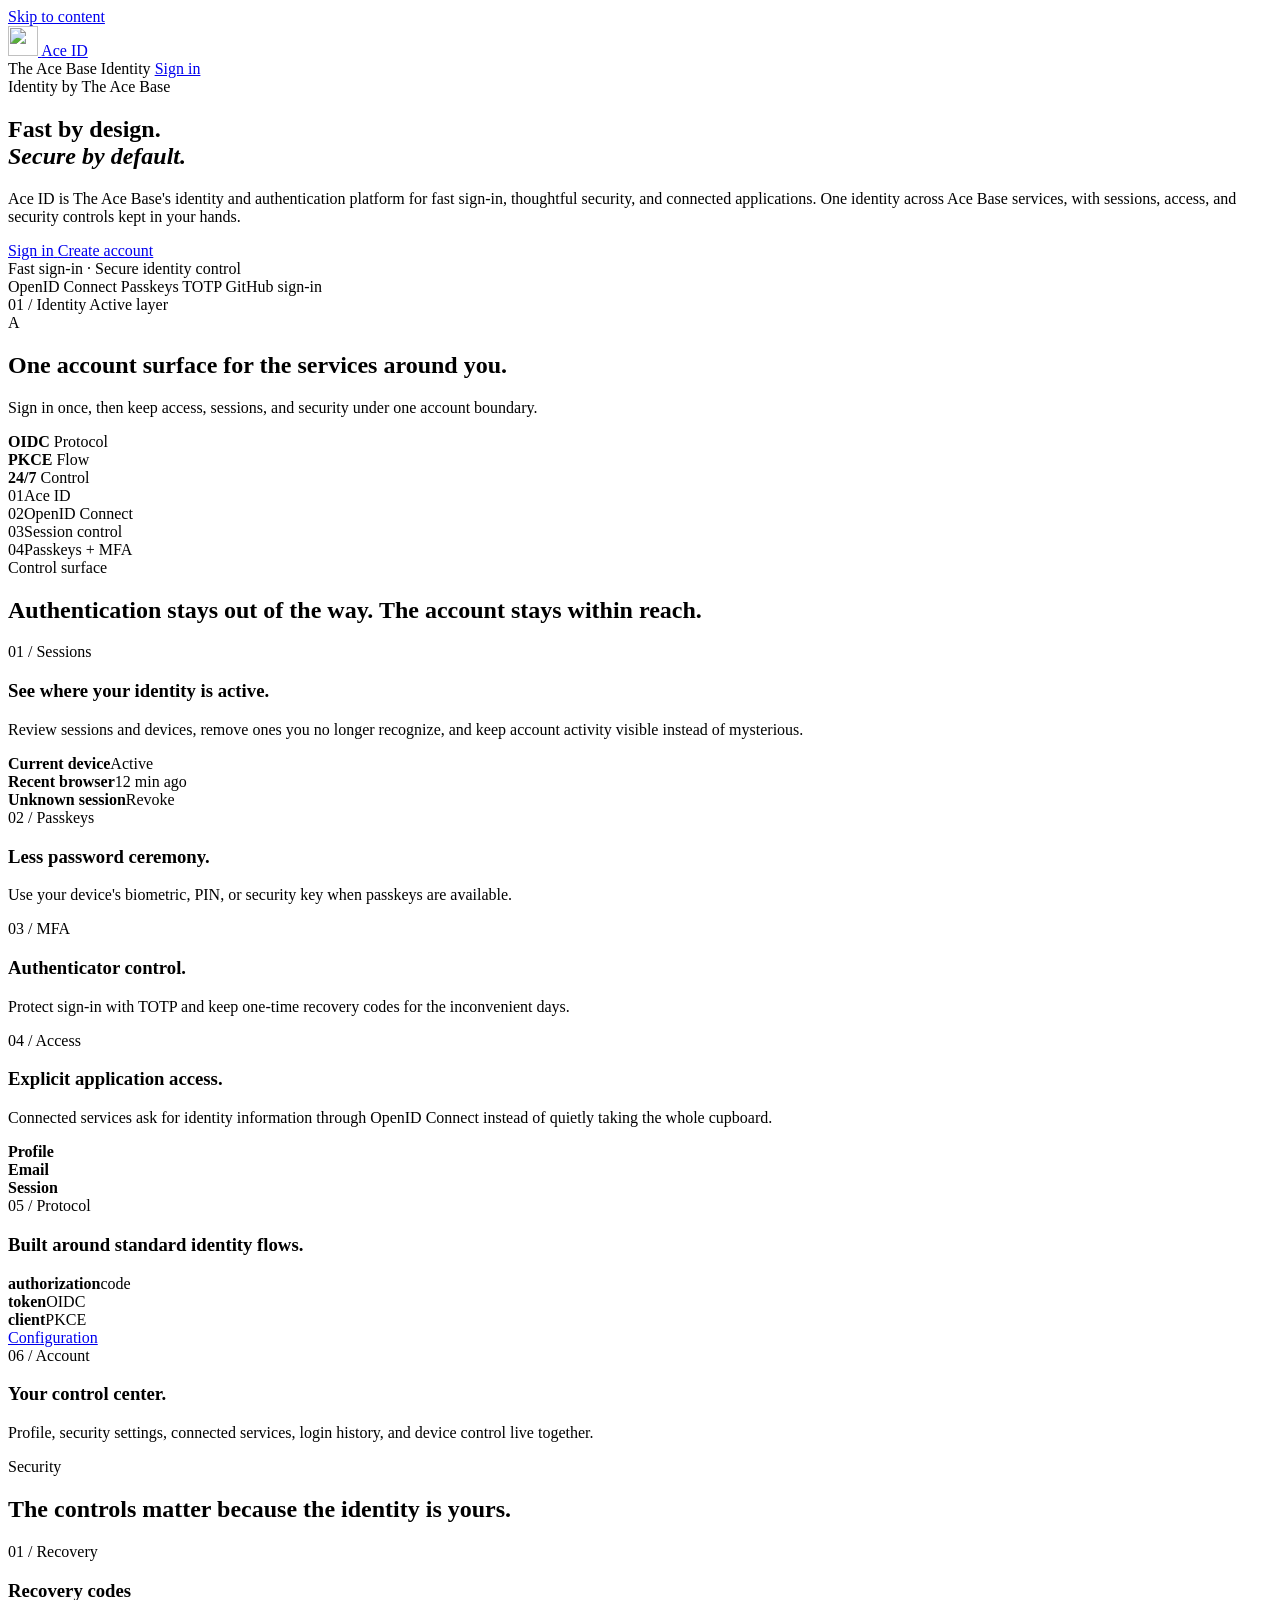
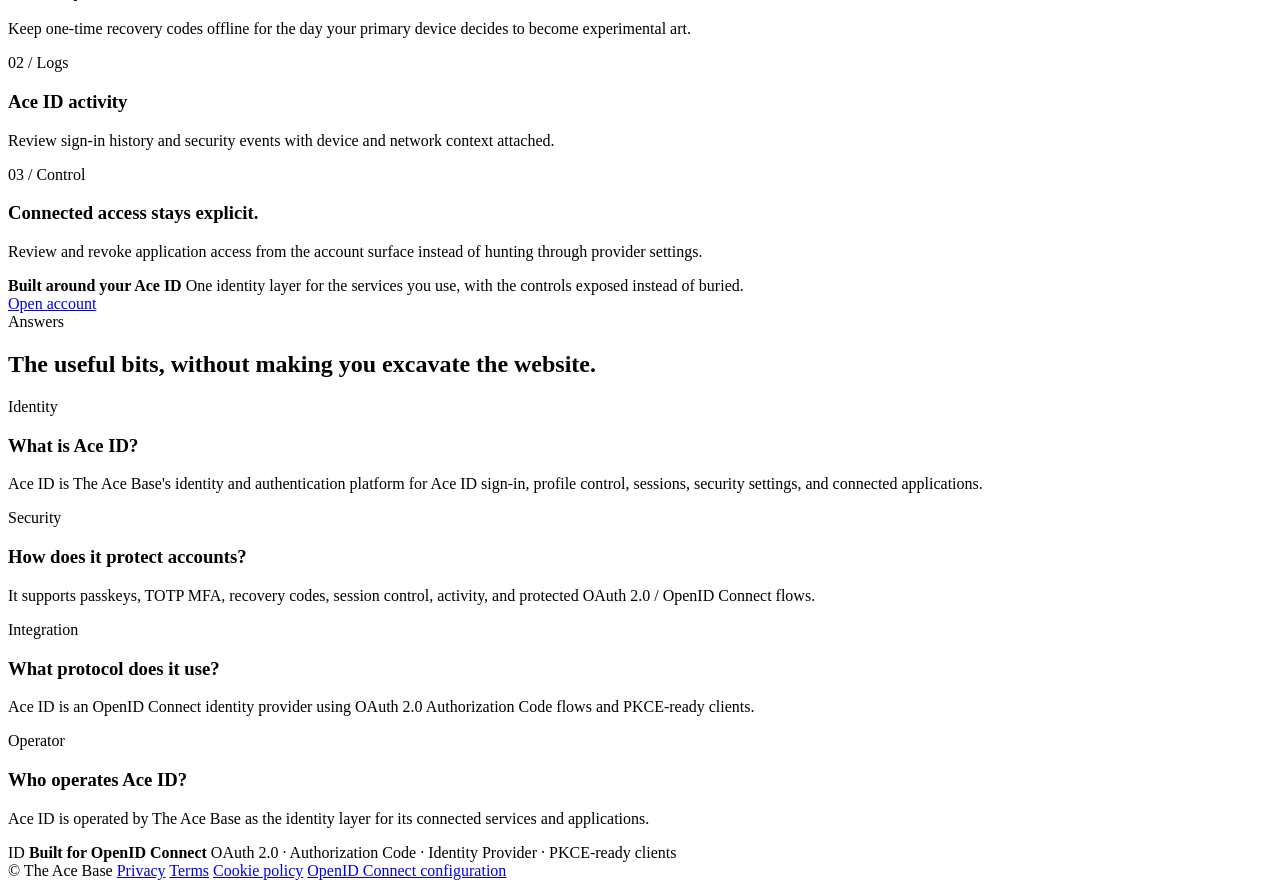
==== public/index.html @ 14b3e0a8 "move frontend and Android app files (25-32 of 50)" ====
<!doctype html>
<html lang="en">
<head>
  <meta charset="utf-8">
  <meta name="viewport" content="width=device-width, initial-scale=1">
  <meta name="theme-color" content="#f5f5f2">
  <meta name="description" content="Ace ID by The Ace Base brings fast sign-in, thoughtful identity control, passkeys, MFA, and standards-based identity together in one secure experience.">
  <meta name="robots" content="index, follow, max-image-preview:large">
  <link rel="canonical" href="https://identity.ace-base.cc/">
  <link rel="icon" type="image/png" sizes="192x192" href="/icon.png">
  <link rel="apple-touch-icon" href="/icon.png">
  <meta property="og:type" content="website">
  <meta property="og:site_name" content="Ace ID">
  <meta property="og:title" content="Ace ID · Fast, Secure Identity | Ace ID">
  <meta property="og:description" content="Fast sign-in, thoughtful identity control, passkeys, MFA, sessions, and OpenID Connect by The Ace Base.">
  <meta property="og:url" content="https://identity.ace-base.cc/">
  <meta name="twitter:card" content="summary">
  <meta name="twitter:title" content="Ace ID · Fast, Secure Identity | Ace ID">
  <meta name="twitter:description" content="Fast sign-in, secure identity control, passkeys, MFA, sessions, and OpenID Connect by The Ace Base.">
  <title>Ace ID · Secure Identity, Sign-in & Account Control | The Ace Base</title>
  <script type="application/ld+json">
  {
    "@context": "https://schema.org",
    "@type": "WebApplication",
    "name": "Ace ID",
    "alternateName": "Ace Base Identity",
    "url": "https://identity.ace-base.cc/",
    "description": "Ace ID by The Ace Base brings fast sign-in, secure identity control, passkeys, MFA, and standards-based identity together in one experience.",
    "applicationCategory": "SecurityApplication",
    "operatingSystem": "Web",
    "creator": {
      "@type": "Organization",
      "name": "The Ace Base"
    },
    "featureList": [
      "OpenID Connect",
      "OAuth 2.0 Authorization Code flow",
      "PKCE",
      "Passkeys",
      "TOTP multi-factor authentication",
      "Recovery codes",
      "Session and device control",
      "Activity"
    ]
  }
  </script>
  <link rel="stylesheet" href="/css/tokens.css">
  <link rel="stylesheet" href="/css/system.css">
  <link rel="stylesheet" href="/css/landing.css">
  <script type="application/ld+json">
  {
    "@context": "https://schema.org",
    "@type": "FAQPage",
    "mainEntity": [
      {
        "@type": "Question",
        "name": "What is Ace ID?",
        "acceptedAnswer": {
          "@type": "Answer",
          "text": "Ace ID is The Ace Base's identity and authentication platform for Ace ID sign-in, profile control, sessions, security settings, and connected applications."
        }
      },
      {
        "@type": "Question",
        "name": "How does Ace ID secure accounts?",
        "acceptedAnswer": {
          "@type": "Answer",
          "text": "Ace ID supports passkeys, TOTP multi-factor authentication, recovery codes, session control, activity, and protected OAuth 2.0 and OpenID Connect flows."
        }
      },
      {
        "@type": "Question",
        "name": "What protocol does Ace ID use?",
        "acceptedAnswer": {
          "@type": "Answer",
          "text": "Ace ID is an OpenID Connect identity provider using OAuth 2.0 Authorization Code flows and PKCE-ready clients."
        }
      },
      {
        "@type": "Question",
        "name": "Who operates Ace ID?",
        "acceptedAnswer": {
          "@type": "Answer",
          "text": "Ace ID is operated by The Ace Base as the identity layer for its connected services and applications."
        }
      }
    ]
  }
  </script>
</head>
<body class="ace-page">
  <a class="skip-link" href="#main-content">Skip to content</a>
  <div class="site">
    <header class="topbar">
      <a class="brand" href="/" aria-label="Ace ID home">
        <img src="/icon.png" alt="" width="30" height="30">
        <span>Ace ID</span>
      </a>
      <div class="topbar-right">
        <span class="protocol">The Ace Base Identity</span>
        <a class="nav-link" href="/login">Sign in</a>
      </div>
    </header>

    <main id="main-content">
      <section class="hero" aria-labelledby="hero-title">
        <div class="hero-copy">
          <div>
            <div class="eyebrow reveal">Identity by The Ace Base</div>
            <h1 id="hero-title" class="reveal delay-1">
              Fast by design.<br>
              <em>Secure by default.</em>
            </h1>
            <p class="hero-description reveal delay-2">
              Ace ID is The Ace Base's identity and authentication platform for fast sign-in,
              thoughtful security, and connected applications. One identity across Ace Base
              services, with sessions, access, and security controls kept in your hands.
            </p>
          </div>

          <div class="hero-foot reveal delay-3">
            <div class="actions">
              <a class="button primary" href="/login">
                <iconify-icon icon="hugeicons:login-01" width="18" height="18" aria-hidden="true"></iconify-icon>
                <span>Sign in</span>
              </a>
              <a class="button secondary" href="/register">Create account</a>
            </div>
            <div class="hero-note">
              <span class="status-dot" aria-hidden="true"></span>
              Fast sign-in · Secure identity control
            </div>
            <div class="capability-list" aria-label="Ace ID capabilities">
              <span class="capability">OpenID Connect</span>
              <span class="capability">Passkeys</span>
              <span class="capability">TOTP</span>
              <span class="capability">GitHub sign-in</span>
            </div>
          </div>
        </div>

        <aside class="hero-aside reveal delay-3" aria-label="Ace ID architecture">
          <article class="identity-card">
            <div class="card-kicker">
              <span>01 / Identity</span>
              <span>Active layer</span>
            </div>
            <div class="identity-mark" aria-hidden="true">A</div>
            <div>
              <h2>One account surface for the services around you.</h2>
              <p>Sign in once, then keep access, sessions, and security under one account boundary.</p>
            </div>
            <div class="identity-rail" aria-label="Identity capabilities">
              <div class="identity-stat">
                <strong>OIDC</strong>
                <span>Protocol</span>
              </div>
              <div class="identity-stat">
                <strong>PKCE</strong>
                <span>Flow</span>
              </div>
              <div class="identity-stat">
                <strong>24/7</strong>
                <span>Control</span>
              </div>
            </div>
          </article>

          <div class="hero-index">
            <div class="index-row"><span>01</span><span>Ace ID</span></div>
            <div class="index-row"><span>02</span><span>OpenID Connect</span></div>
            <div class="index-row"><span>03</span><span>Session control</span></div>
            <div class="index-row"><span>04</span><span>Passkeys + MFA</span></div>
          </div>
        </aside>
      </section>

      <section class="section" aria-labelledby="control-heading">
        <div class="section-heading">
          <div class="section-label">Control surface</div>
          <h2 id="control-heading">Authentication stays out of the way. The account stays within reach.</h2>
        </div>

        <div class="bento-grid">
          <article class="bento-card span-7 tall">
            <div class="card-number">01 / Sessions</div>
            <h3>See where your identity is active.</h3>
            <p>Review sessions and devices, remove ones you no longer recognize, and keep account activity visible instead of mysterious.</p>
            <div class="control-stack" aria-hidden="true">
              <div class="control-row"><strong>Current device</strong><span>Active</span></div>
              <div class="control-row"><strong>Recent browser</strong><span>12 min ago</span></div>
              <div class="control-row"><strong>Unknown session</strong><span>Revoke</span></div>
            </div>
          </article>

          <article class="bento-card span-5 medium dark">
            <div class="card-number">02 / Passkeys</div>
            <h3>Less password ceremony.</h3>
            <p>Use your device's biometric, PIN, or security key when passkeys are available.</p>
          </article>

          <article class="bento-card span-5 medium">
            <div class="card-number">03 / MFA</div>
            <h3>Authenticator control.</h3>
            <p>Protect sign-in with TOTP and keep one-time recovery codes for the inconvenient days.</p>
          </article>

          <article class="bento-card span-7 medium">
            <div class="card-number">04 / Access</div>
            <h3>Explicit application access.</h3>
            <p>Connected services ask for identity information through OpenID Connect instead of quietly taking the whole cupboard.</p>
            <div class="access-cluster" aria-hidden="true">
              <div class="access-node">
                <iconify-icon icon="hugeicons:globe-02" width="20" height="20"></iconify-icon>
                <strong>Profile</strong>
              </div>
              <div class="access-node">
                <iconify-icon icon="hugeicons:mail-01" width="20" height="20"></iconify-icon>
                <strong>Email</strong>
              </div>
              <div class="access-node">
                <iconify-icon icon="hugeicons:shield-01" width="20" height="20"></iconify-icon>
                <strong>Session</strong>
              </div>
            </div>
          </article>

          <article class="bento-card span-8 medium dark">
            <div class="bento-foot">
              <div>
                <div class="card-number">05 / Protocol</div>
                <h3>Built around standard identity flows.</h3>
                <div class="protocol-stack" aria-hidden="true">
                  <div class="protocol-row"><strong>authorization</strong><span>code</span></div>
                  <div class="protocol-row"><strong>token</strong><span>OIDC</span></div>
                  <div class="protocol-row"><strong>client</strong><span>PKCE</span></div>
                </div>
              </div>
              <a class="button primary" href="/.well-known/openid-configuration">Configuration</a>
            </div>
          </article>

          <article class="bento-card span-4 medium">
            <div class="card-number">06 / Account</div>
            <h3>Your control center.</h3>
            <p>Profile, security settings, connected services, login history, and device control live together.</p>
          </article>
        </div>
      </section>

      <section class="section security-section" aria-labelledby="security-heading">
        <div class="section-heading">
          <div class="section-label">Security</div>
          <h2 id="security-heading">The controls matter because the identity is yours.</h2>
        </div>

        <div class="bento-grid">
          <article class="bento-card span-4 medium">
            <div class="card-number">01 / Recovery</div>
            <h3>Recovery codes</h3>
            <p>Keep one-time recovery codes offline for the day your primary device decides to become experimental art.</p>
          </article>

          <article class="bento-card span-4 medium">
            <div class="card-number">02 / Logs</div>
            <h3>Ace ID activity</h3>
            <p>Review sign-in history and security events with device and network context attached.</p>
          </article>

          <article class="bento-card span-4 medium dark">
            <div class="card-number">03 / Control</div>
            <h3>Connected access stays explicit.</h3>
            <p>Review and revoke application access from the account surface instead of hunting through provider settings.</p>
          </article>
        </div>

        <div class="security-cta">
          <div>
            <strong>Built around your Ace ID</strong>
            <span>One identity layer for the services you use, with the controls exposed instead of buried.</span>
          </div>
          <a class="button primary" href="/account">Open account</a>
        </div>
      </section>

      <section class="section" aria-labelledby="answers-heading">
        <div class="section-heading">
          <div class="section-label">Answers</div>
          <h2 id="answers-heading">The useful bits, without making you excavate the website.</h2>
        </div>

        <div class="answers">
          <div class="answer-row">
            <span>Identity</span>
            <h3>What is Ace ID?</h3>
            <p>Ace ID is The Ace Base's identity and authentication platform for Ace ID sign-in, profile control, sessions, security settings, and connected applications.</p>
          </div>
          <div class="answer-row">
            <span>Security</span>
            <h3>How does it protect accounts?</h3>
            <p>It supports passkeys, TOTP MFA, recovery codes, session control, activity, and protected OAuth 2.0 / OpenID Connect flows.</p>
          </div>
          <div class="answer-row">
            <span>Integration</span>
            <h3>What protocol does it use?</h3>
            <p>Ace ID is an OpenID Connect identity provider using OAuth 2.0 Authorization Code flows and PKCE-ready clients.</p>
          </div>
          <div class="answer-row">
            <span>Operator</span>
            <h3>Who operates Ace ID?</h3>
            <p>Ace ID is operated by The Ace Base as the identity layer for its connected services and applications.</p>
          </div>
        </div>

        <div class="protocol-band" aria-label="Protocol information">
          <span class="protocol-mark" aria-hidden="true">ID</span>
          <strong>Built for OpenID Connect</strong>
          <span>OAuth 2.0 · Authorization Code · Identity Provider · PKCE-ready clients</span>
        </div>
      </section>
    </main>

    <footer>
      <div class="footer-inner">
        <span>© The Ace Base</span>
        <span class="footer-links">
          <a href="/privacy">Privacy</a>
          <a href="/terms">Terms</a>
          <a href="/cookie-policy">Cookie policy</a>
          <a href="/.well-known/openid-configuration">OpenID Connect configuration</a>
        </span>
      </div>
    </footer>
  </div>

  <script src="https://code.iconify.design/iconify-icon/2.1.0/iconify-icon.min.js" defer></script>
  <script src="/js/cookie-banner.js" defer></script>
</body>
</html>
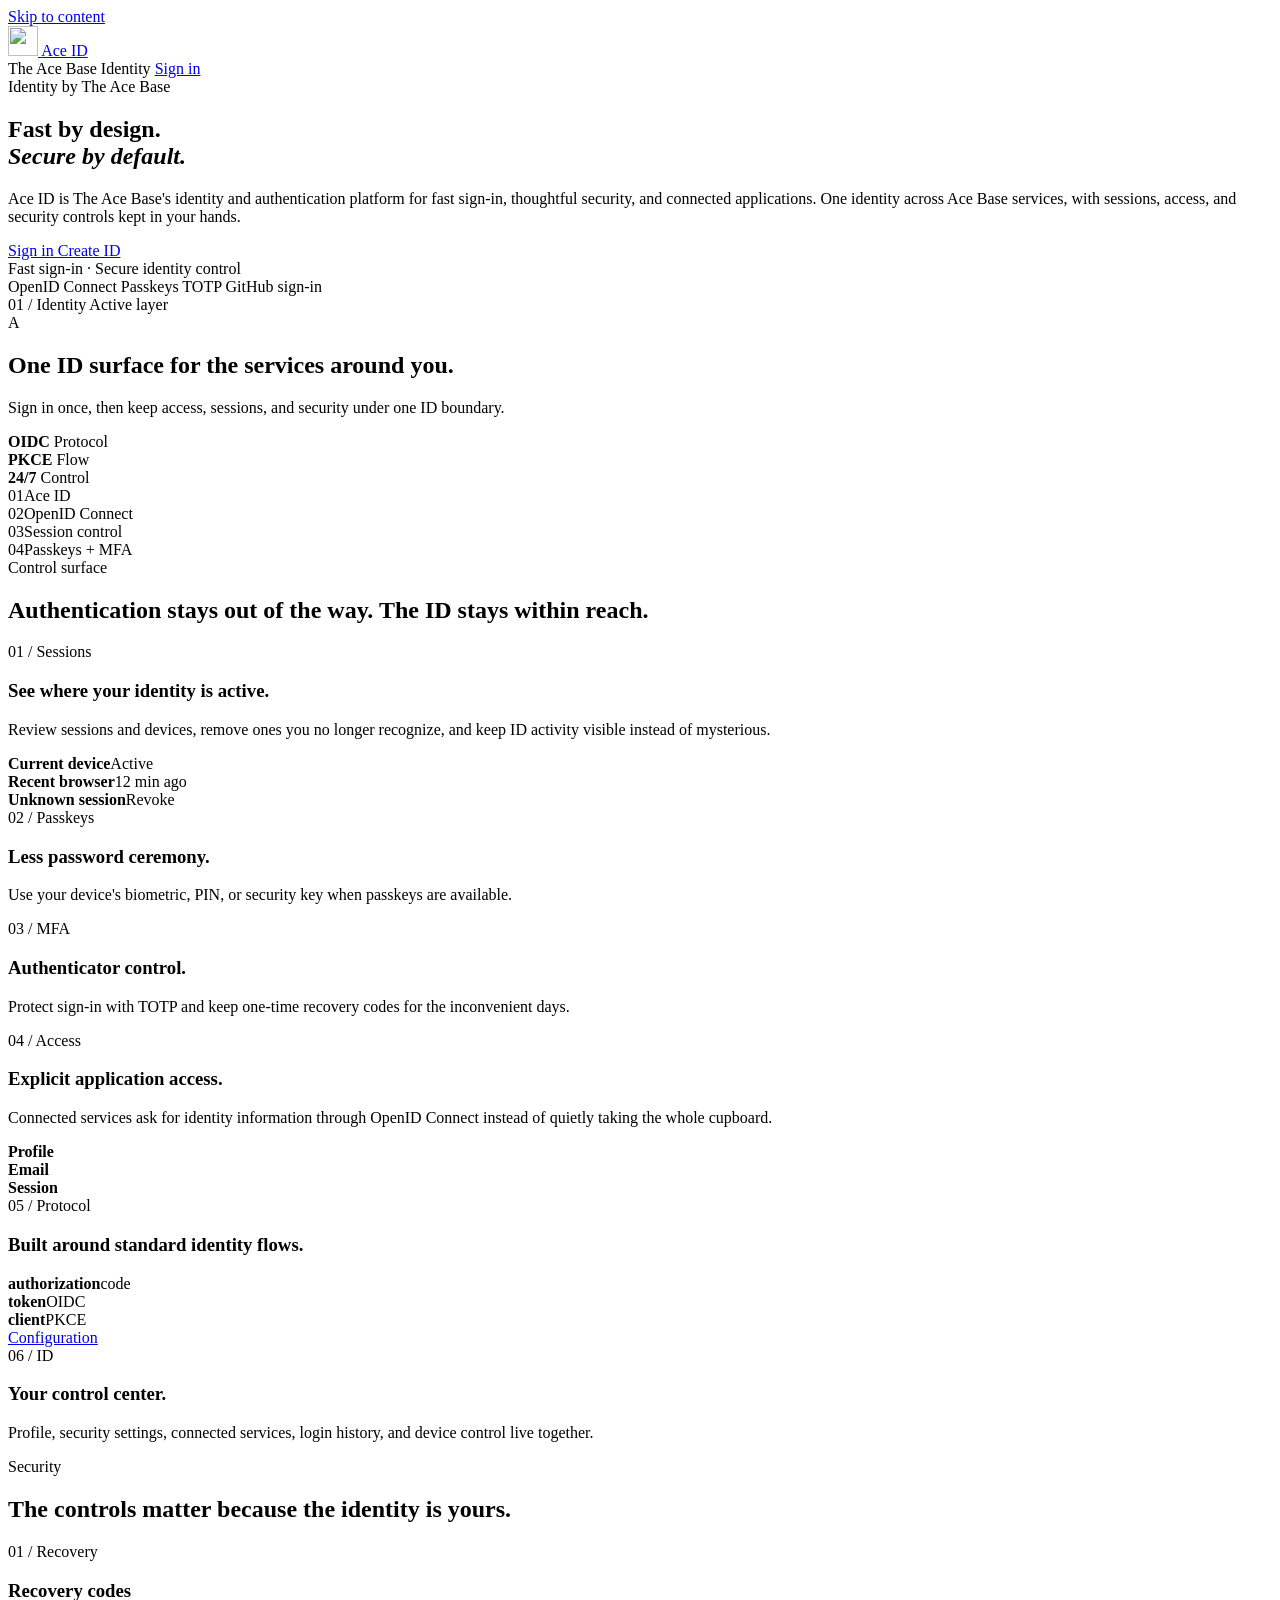
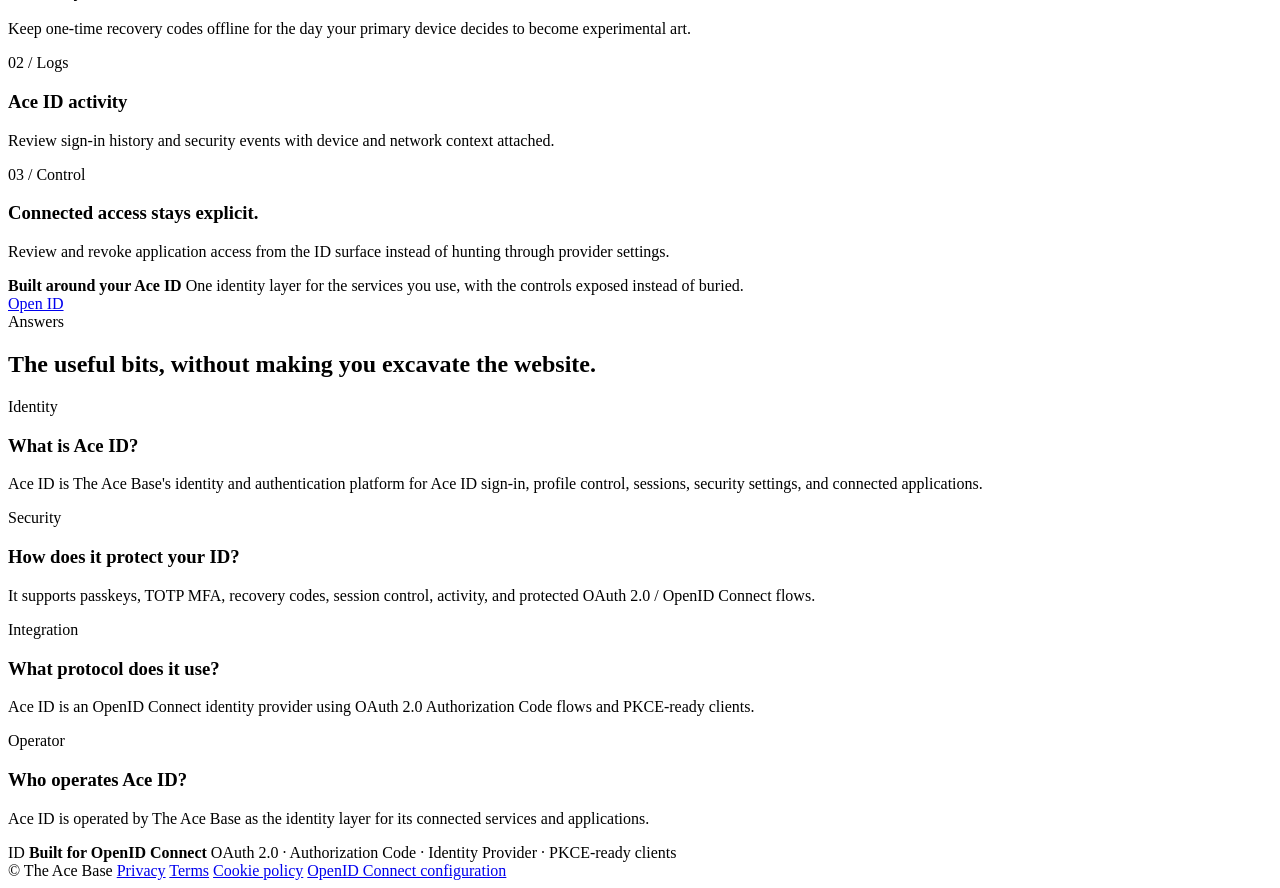
==== commit d5888cec: "feat(android): replace the Flutter client with a native Kotlin app Rebuild the Android client as a n" ====
--- a/public/index.html
+++ b/public/index.html
@@ -17,7 +17,7 @@
   <meta name="twitter:card" content="summary">
   <meta name="twitter:title" content="Ace ID · Fast, Secure Identity | Ace ID">
   <meta name="twitter:description" content="Fast sign-in, secure identity control, passkeys, MFA, sessions, and OpenID Connect by The Ace Base.">
-  <title>Ace ID · Secure Identity, Sign-in & Account Control | The Ace Base</title>
+  <title>Ace ID · Secure Identity, Sign-in & ID Control | The Ace Base</title>
   <script type="application/ld+json">
   {
     "@context": "https://schema.org",
@@ -62,7 +62,7 @@
       },
       {
         "@type": "Question",
-        "name": "How does Ace ID secure accounts?",
+        "name": "How does Ace ID secure your ID?",
         "acceptedAnswer": {
           "@type": "Answer",
           "text": "Ace ID supports passkeys, TOTP multi-factor authentication, recovery codes, session control, activity, and protected OAuth 2.0 and OpenID Connect flows."
@@ -124,7 +124,7 @@
                 <iconify-icon icon="hugeicons:login-01" width="18" height="18" aria-hidden="true"></iconify-icon>
                 <span>Sign in</span>
               </a>
-              <a class="button secondary" href="/register">Create account</a>
+              <a class="button secondary" href="/register">Create ID</a>
             </div>
             <div class="hero-note">
               <span class="status-dot" aria-hidden="true"></span>
@@ -147,8 +147,8 @@
             </div>
             <div class="identity-mark" aria-hidden="true">A</div>
             <div>
-              <h2>One account surface for the services around you.</h2>
-              <p>Sign in once, then keep access, sessions, and security under one account boundary.</p>
+              <h2>One ID surface for the services around you.</h2>
+              <p>Sign in once, then keep access, sessions, and security under one ID boundary.</p>
             </div>
             <div class="identity-rail" aria-label="Identity capabilities">
               <div class="identity-stat">
@@ -178,14 +178,14 @@
       <section class="section" aria-labelledby="control-heading">
         <div class="section-heading">
           <div class="section-label">Control surface</div>
-          <h2 id="control-heading">Authentication stays out of the way. The account stays within reach.</h2>
+          <h2 id="control-heading">Authentication stays out of the way. The ID stays within reach.</h2>
         </div>
 
         <div class="bento-grid">
           <article class="bento-card span-7 tall">
             <div class="card-number">01 / Sessions</div>
             <h3>See where your identity is active.</h3>
-            <p>Review sessions and devices, remove ones you no longer recognize, and keep account activity visible instead of mysterious.</p>
+            <p>Review sessions and devices, remove ones you no longer recognize, and keep ID activity visible instead of mysterious.</p>
             <div class="control-stack" aria-hidden="true">
               <div class="control-row"><strong>Current device</strong><span>Active</span></div>
               <div class="control-row"><strong>Recent browser</strong><span>12 min ago</span></div>
@@ -241,7 +241,7 @@
           </article>
 
           <article class="bento-card span-4 medium">
-            <div class="card-number">06 / Account</div>
+            <div class="card-number">06 / ID</div>
             <h3>Your control center.</h3>
             <p>Profile, security settings, connected services, login history, and device control live together.</p>
           </article>
@@ -270,7 +270,7 @@
           <article class="bento-card span-4 medium dark">
             <div class="card-number">03 / Control</div>
             <h3>Connected access stays explicit.</h3>
-            <p>Review and revoke application access from the account surface instead of hunting through provider settings.</p>
+            <p>Review and revoke application access from the ID surface instead of hunting through provider settings.</p>
           </article>
         </div>
 
@@ -279,7 +279,7 @@
             <strong>Built around your Ace ID</strong>
             <span>One identity layer for the services you use, with the controls exposed instead of buried.</span>
           </div>
-          <a class="button primary" href="/account">Open account</a>
+          <a class="button primary" href="/account">Open ID</a>
         </div>
       </section>
 
@@ -297,7 +297,7 @@
           </div>
           <div class="answer-row">
             <span>Security</span>
-            <h3>How does it protect accounts?</h3>
+            <h3>How does it protect your ID?</h3>
             <p>It supports passkeys, TOTP MFA, recovery codes, session control, activity, and protected OAuth 2.0 / OpenID Connect flows.</p>
           </div>
           <div class="answer-row">
